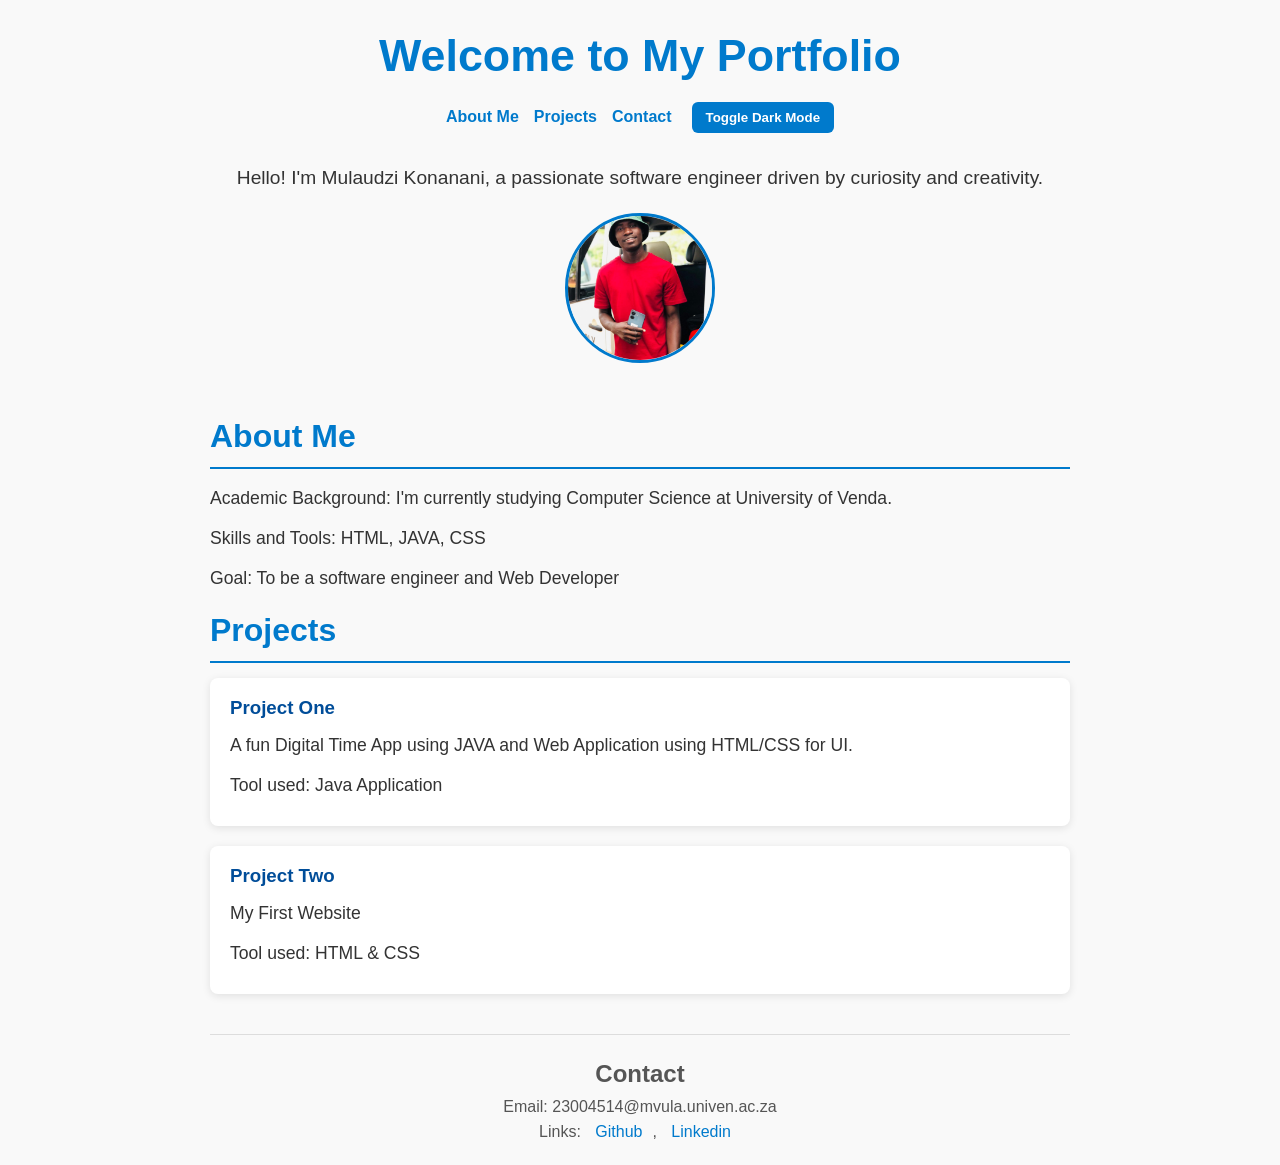
==== Portfolio/MY PORTFOLIO.html @ 63819632 "Add files via upload" ====
<!DOCTYPE html>
<html lang="en">
    <head>
        <meta charset="UTF-8" />
        <meta name="viewport" content="width=device-width, initial-scale=1.0" />
        <title>My Portfolio</title>
        <link rel="stylesheet" href="style.css" type="text/css" />
		<style>
		
		/* Reset some default styles */
* {
    margin: 0;
    padding: 0;
    box-sizing: border-box;
}

/* Body and overall font */
body {
    font-family: 'Segoe UI', Tahoma, Geneva, Verdana, sans-serif;
    line-height: 1.6;
    background-color: #f9f9f9;
    color: #333;
    padding: 20px;
    max-width: 900px;
    margin: 0 auto;
}

/* Header */
header {
    text-align: center;
    margin-bottom: 40px;
}

header h1 {
    font-size: 2.8rem;
    color: #007acc;
    margin-bottom: 10px;
}

header p {
    font-size: 1.2rem;
    margin-bottom: 20px;
    font-weight: 500;
}

/* Profile photo */
.profile-photo {
    width: 150px;
    height: 150px;
    border-radius: 50%;
    object-fit: cover;
    border: 3px solid #007acc;
}

/* Section titles */
section h2 {
    font-size: 2rem;
    color: #007acc;
    margin-bottom: 15px;
    border-bottom: 2px solid #007acc;
    padding-bottom: 5px;
}

/* About Me and Projects paragraphs */
section p {
    font-size: 1.1rem;
    margin-bottom: 12px;
}

/* Projects styling */
article {
    background-color: #fff;
    border-radius: 8px;
    padding: 15px 20px;
    margin-bottom: 20px;
    box-shadow: 0 2px 8px rgba(0,0,0,0.1);
}

article h3 {
    color: #004d99;
    margin-bottom: 8px;
}

/* Footer */
footer {
    text-align: center;
    margin-top: 40px;
    padding-top: 20px;
    border-top: 1px solid #ddd;
    font-size: 1rem;
    color: #555;
}

footer a {
    color: #007acc;
    text-decoration: none;
    margin: 0 10px;
    transition: color 0.3s ease;
}

footer a:hover {
    color: #004d99;
}

/* Responsive */
@media (max-width: 600px) {
    body {
        padding: 10px;
    }
    
    header h1 {
        font-size: 2rem;
    }
    
    section h2 {
        font-size: 1.5rem;
    }
}
	/* Navigation styles */
nav {
  display: flex;
  justify-content: center;
  align-items: center;
  gap: 20px;
  margin-bottom: 30px;
}

nav ul {
  list-style: none;
  display: flex;
  gap: 15px;
  padding: 0;
}

nav a {
  text-decoration: none;
  color: #007acc;
  font-weight: 600;
  transition: color 0.3s ease;
}

nav a:hover {
  color: #004d99;
}

/* Dark mode styles */
body.dark-mode {
  background-color: #121212;
  color: #eee;
}

body.dark-mode header h1,
body.dark-mode section h2,
body.dark-mode article h3,
body.dark-mode nav a,
body.dark-mode footer {
  color: #bb86fc;
}

body.dark-mode .profile-photo {
  border-color: #bb86fc;
}

body.dark-mode article {
  background-color: #1e1e1e;
  box-shadow: 0 2px 8px rgba(187, 134, 252, 0.4);
}

/* Dark mode button */
#dark-mode-toggle {
  background-color: #007acc;
  border: none;
  color: white;
  padding: 8px 14px;
  border-radius: 6px;
  cursor: pointer;
  font-weight: 600;
  transition: background-color 0.3s ease;
}

#dark-mode-toggle:hover {
  background-color: #004d99;
}

/* Smooth scroll behavior */
html {
  scroll-behavior: smooth;
}
/* Contact form styles */
form#contact-form {
    margin-top: 25px;
    max-width: 500px;
    margin-left: auto;
    margin-right: auto;
    display: flex;
    flex-direction: column;
    gap: 15px;
}

form#contact-form label {
    font-weight: 600;
}

form#contact-form input,
form#contact-form textarea {
    padding: 10px;
    font-size: 1rem;
    border-radius: 6px;
    border: 1px solid #ccc;
    resize: vertical;
    transition: border-color 0.3s ease;
}

form#contact-form input:focus,
form#contact-form textarea:focus {
    outline: none;
    border-color: #007acc;
    box-shadow: 0 0 5px #007acc;
}

form#contact-form button {
    background-color: #007acc;
    color: white;
    border: none;
    padding: 12px;
    font-size: 1.1rem;
    border-radius: 8px;
    cursor: pointer;
    font-weight: 600;
    transition: background-color 0.3s ease;
}

form#contact-form button:hover {
    background-color: #004d99;
}

/* Dark mode overrides for form */
body.dark-mode form#contact-form input,
body.dark-mode form#contact-form textarea {
    background-color: #2a2a2a;
    border: 1px solid #555;
    color: #eee;
}

body.dark-mode form#contact-form input:focus,
body.dark-mode form#contact-form textarea:focus {
    border-color: #bb86fc;
    box-shadow: 0 0 5px #bb86fc;
}

body.dark-mode form#contact-form button {
    background-color: #bb86fc;
    color: #121212;
}

body.dark-mode form#contact-form button:hover {
    background-color: #9a6ef0;
}

		
		</style>
    </head>
    <body>

        <header>
            <h1>Welcome to My Portfolio</h1>
			
			<nav>
  <ul>
    <li><a href="#about-me">About Me</a></li>
    <li><a href="#projects">Projects</a></li>
    <li><a href="#contact">Contact</a></li>
  </ul>
  <button id="dark-mode-toggle">Toggle Dark Mode</button>
</nav>

			
            <p>Hello! I'm Mulaudzi Konanani, a passionate software engineer driven by curiosity and creativity.</p>
            <img src="Kowny.jpg" alt="MyPhoto" class="profile-photo" />
        </header>

        <section id="about-me">
            <h2>About Me</h2>
            <p>Academic Background: I'm currently studying Computer Science at University of Venda.</p>
            <p>Skills and Tools: HTML, JAVA, CSS</p>
            <p>Goal: To be a software engineer and Web Developer</p>
        </section>

        <section id="projects">
            <h2>Projects</h2>
            <article>
                <h3>Project One</h3>
                <p>A fun Digital Time App using JAVA and Web Application using HTML/CSS for UI.</p>
                <p>Tool used: Java Application</p>
            </article>
            <article>
                <h3>Project Two</h3>
                <p>My First Website</p>
                <p>Tool used: HTML & CSS</p>
            </article>
        </section>


			
			<footer id="contact">
    <h2>Contact</h2>
    <p>Email: 23004514@mvula.univen.ac.za</p>
    <p>Links: 
        <a href="https://github.com/23004514" target="_blank" aria-label="GitHub profile">Github</a>, 
        <a href="https://linkedin.com/in/yourusername" target="_blank" aria-label="LinkedIn profile">Linkedin</a>
    </p>

   
</footer>
		
			<script>
  const toggleButton = document.getElementById('dark-mode-toggle');

  toggleButton.addEventListener('click', () => {
    document.body.classList.toggle('dark-mode');
  });
</script>
    </body>
</html>
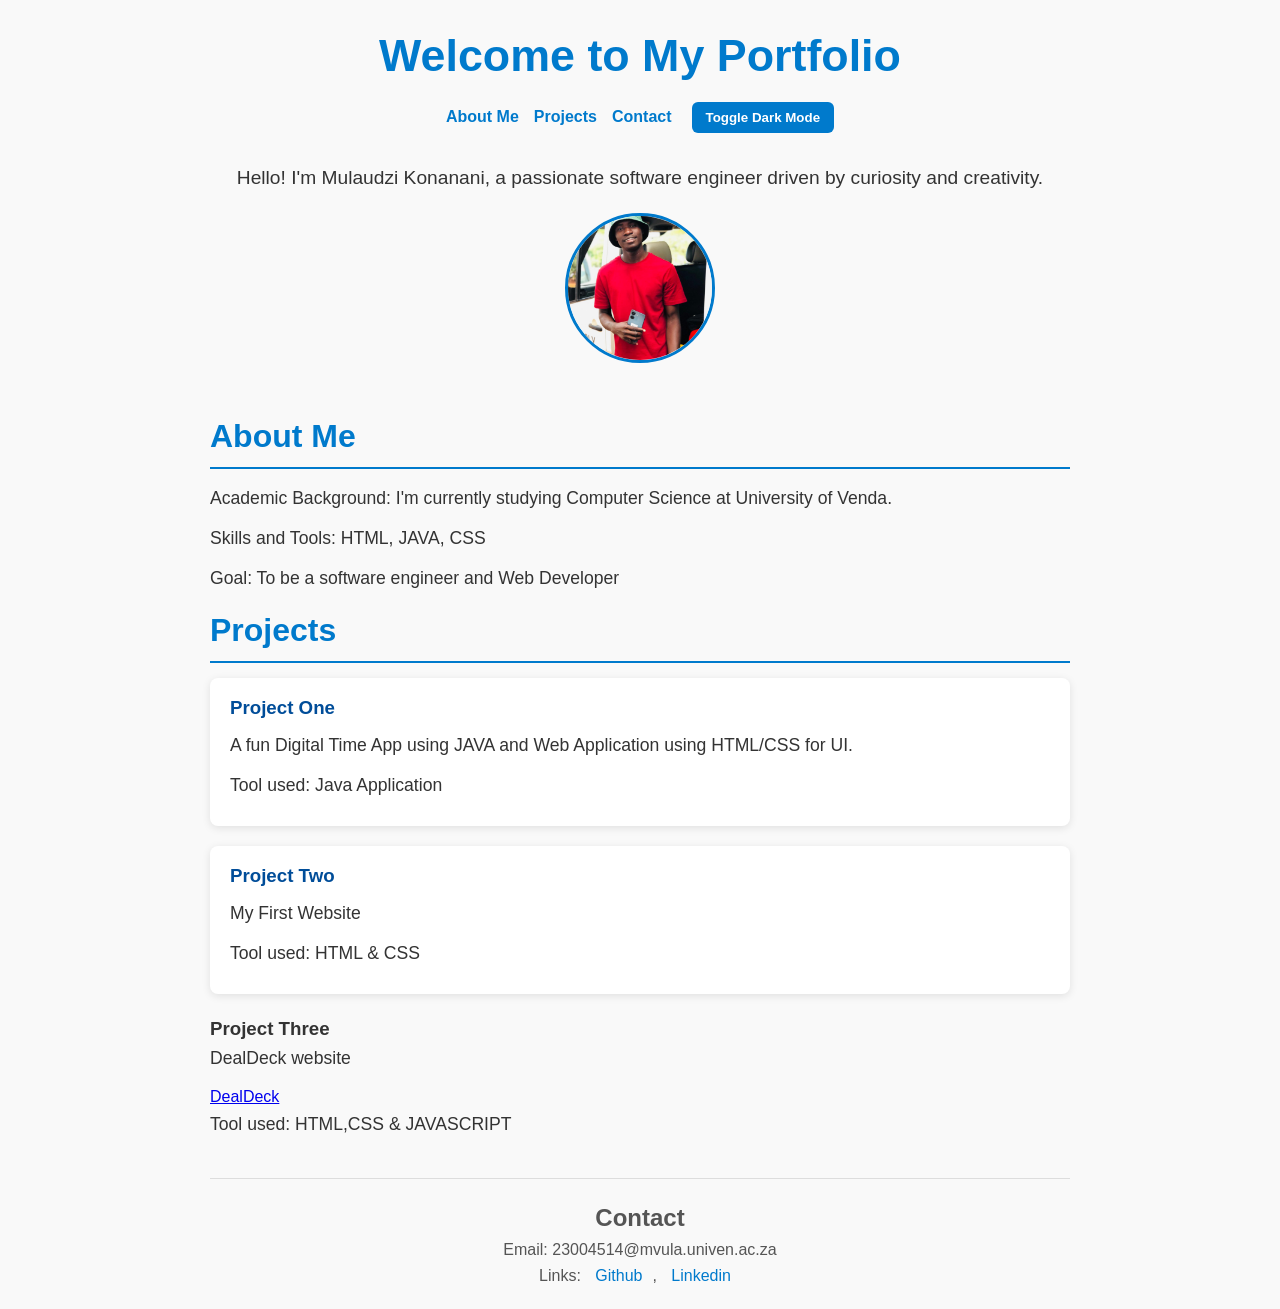
==== commit 1f30435c: "Add 'Project Three' to portfolio Added a new project section with details about 'Project Three' and " ====
--- a/Portfolio/MY PORTFOLIO.html
+++ b/Portfolio/MY PORTFOLIO.html
@@ -298,7 +298,12 @@
                 <p>My First Website</p>
                 <p>Tool used: HTML & CSS</p>
             </article>
-        </section>
+		<h3>Project Three</h3>
+		<p>DealDeck website</p>
+		<a href="https://23004514.github.io/DEALDECK/">DealDeck</a>
+		<p>Tool used: HTML,CSS & JAVASCRIPT</p>
+		</article>
+		</section>
 
 
 			
@@ -322,3 +327,4 @@
 </script>
     </body>
 </html>
+
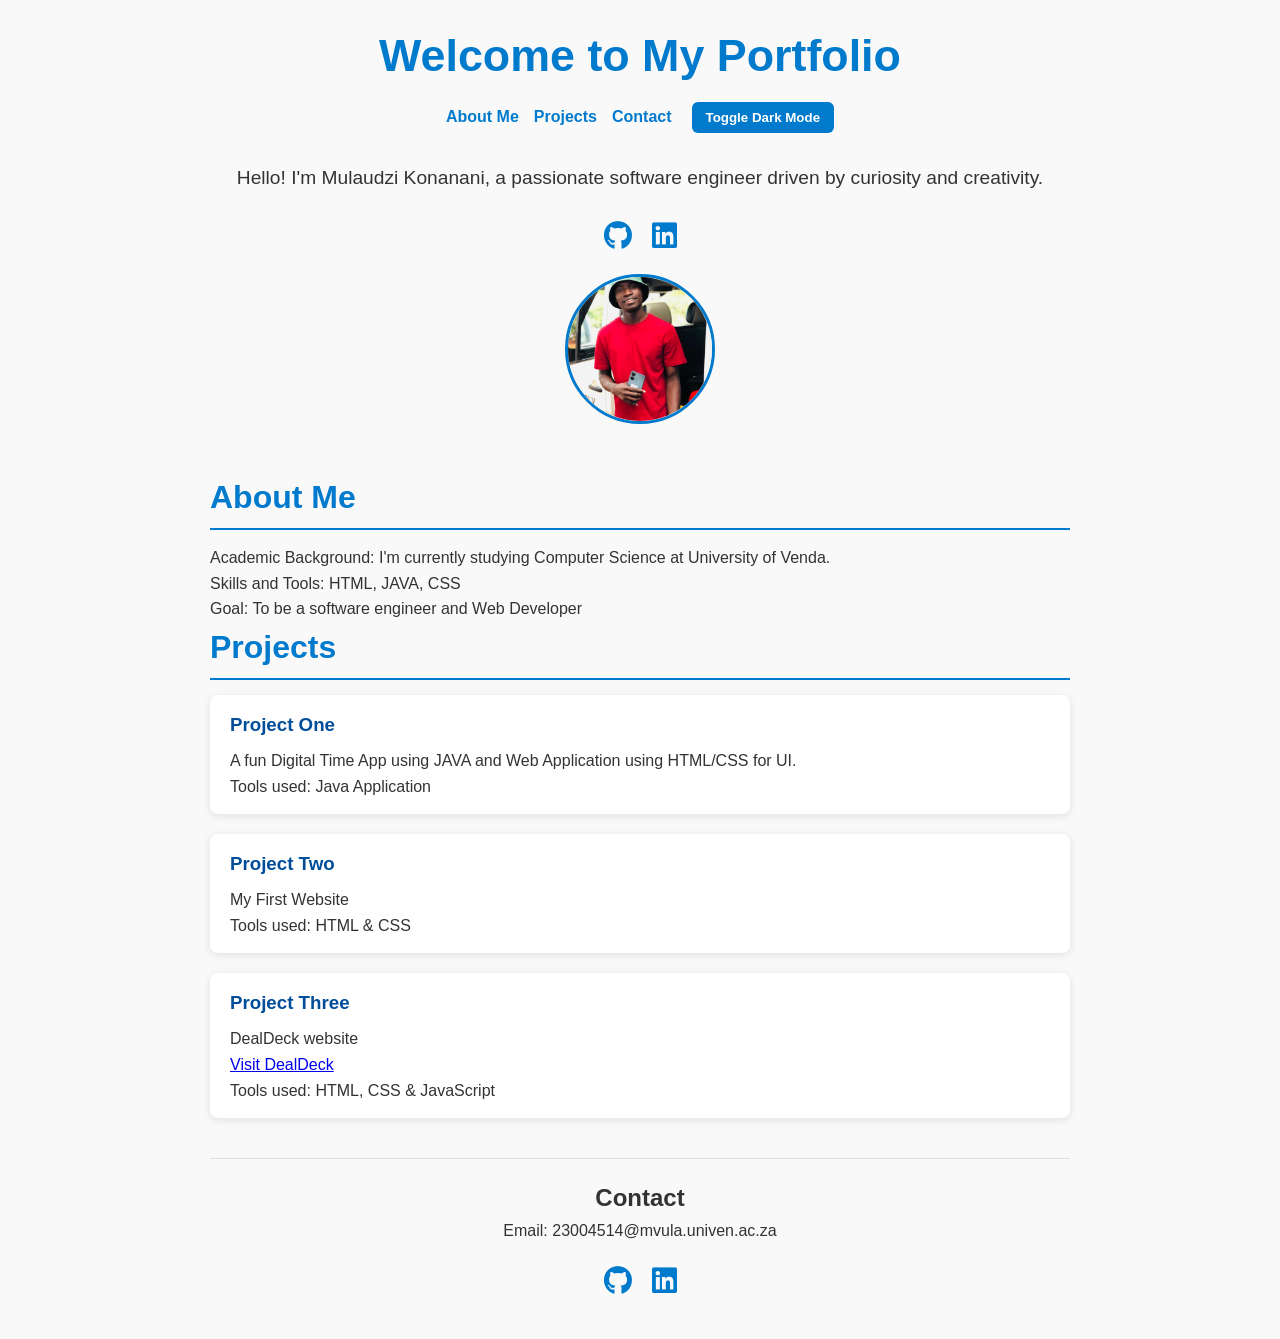
==== commit 04982eca: "Enhance portfolio layout and add social links Updated the portfolio HTML file to include social medi" ====
--- a/Portfolio/MY PORTFOLIO.html
+++ b/Portfolio/MY PORTFOLIO.html
@@ -1,330 +1,265 @@
 <!DOCTYPE html>
 <html lang="en">
-    <head>
-        <meta charset="UTF-8" />
-        <meta name="viewport" content="width=device-width, initial-scale=1.0" />
-        <title>My Portfolio</title>
-        <link rel="stylesheet" href="style.css" type="text/css" />
-		<style>
-		
-		/* Reset some default styles */
-* {
-    margin: 0;
-    padding: 0;
-    box-sizing: border-box;
-}
-
-/* Body and overall font */
-body {
-    font-family: 'Segoe UI', Tahoma, Geneva, Verdana, sans-serif;
-    line-height: 1.6;
-    background-color: #f9f9f9;
-    color: #333;
-    padding: 20px;
-    max-width: 900px;
-    margin: 0 auto;
-}
-
-/* Header */
-header {
-    text-align: center;
-    margin-bottom: 40px;
-}
-
-header h1 {
-    font-size: 2.8rem;
-    color: #007acc;
-    margin-bottom: 10px;
-}
-
-header p {
-    font-size: 1.2rem;
-    margin-bottom: 20px;
-    font-weight: 500;
-}
-
-/* Profile photo */
-.profile-photo {
-    width: 150px;
-    height: 150px;
-    border-radius: 50%;
-    object-fit: cover;
-    border: 3px solid #007acc;
-}
-
-/* Section titles */
-section h2 {
-    font-size: 2rem;
-    color: #007acc;
-    margin-bottom: 15px;
-    border-bottom: 2px solid #007acc;
-    padding-bottom: 5px;
-}
-
-/* About Me and Projects paragraphs */
-section p {
-    font-size: 1.1rem;
-    margin-bottom: 12px;
-}
-
-/* Projects styling */
-article {
-    background-color: #fff;
-    border-radius: 8px;
-    padding: 15px 20px;
-    margin-bottom: 20px;
-    box-shadow: 0 2px 8px rgba(0,0,0,0.1);
-}
-
-article h3 {
-    color: #004d99;
-    margin-bottom: 8px;
-}
-
-/* Footer */
-footer {
-    text-align: center;
-    margin-top: 40px;
-    padding-top: 20px;
-    border-top: 1px solid #ddd;
-    font-size: 1rem;
-    color: #555;
-}
-
-footer a {
-    color: #007acc;
-    text-decoration: none;
-    margin: 0 10px;
-    transition: color 0.3s ease;
-}
-
-footer a:hover {
-    color: #004d99;
-}
-
-/* Responsive */
-@media (max-width: 600px) {
-    body {
-        padding: 10px;
-    }
-    
-    header h1 {
-        font-size: 2rem;
-    }
-    
-    section h2 {
-        font-size: 1.5rem;
-    }
-}
-	/* Navigation styles */
-nav {
-  display: flex;
-  justify-content: center;
-  align-items: center;
-  gap: 20px;
-  margin-bottom: 30px;
-}
-
-nav ul {
-  list-style: none;
-  display: flex;
-  gap: 15px;
-  padding: 0;
-}
-
-nav a {
-  text-decoration: none;
-  color: #007acc;
-  font-weight: 600;
-  transition: color 0.3s ease;
-}
-
-nav a:hover {
-  color: #004d99;
-}
-
-/* Dark mode styles */
-body.dark-mode {
-  background-color: #121212;
-  color: #eee;
-}
-
-body.dark-mode header h1,
-body.dark-mode section h2,
-body.dark-mode article h3,
-body.dark-mode nav a,
-body.dark-mode footer {
-  color: #bb86fc;
-}
-
-body.dark-mode .profile-photo {
-  border-color: #bb86fc;
-}
-
-body.dark-mode article {
-  background-color: #1e1e1e;
-  box-shadow: 0 2px 8px rgba(187, 134, 252, 0.4);
-}
-
-/* Dark mode button */
-#dark-mode-toggle {
-  background-color: #007acc;
-  border: none;
-  color: white;
-  padding: 8px 14px;
-  border-radius: 6px;
-  cursor: pointer;
-  font-weight: 600;
-  transition: background-color 0.3s ease;
-}
-
-#dark-mode-toggle:hover {
-  background-color: #004d99;
-}
-
-/* Smooth scroll behavior */
-html {
-  scroll-behavior: smooth;
-}
-/* Contact form styles */
-form#contact-form {
-    margin-top: 25px;
-    max-width: 500px;
-    margin-left: auto;
-    margin-right: auto;
-    display: flex;
-    flex-direction: column;
-    gap: 15px;
-}
-
-form#contact-form label {
-    font-weight: 600;
-}
-
-form#contact-form input,
-form#contact-form textarea {
-    padding: 10px;
-    font-size: 1rem;
-    border-radius: 6px;
-    border: 1px solid #ccc;
-    resize: vertical;
-    transition: border-color 0.3s ease;
-}
-
-form#contact-form input:focus,
-form#contact-form textarea:focus {
-    outline: none;
-    border-color: #007acc;
-    box-shadow: 0 0 5px #007acc;
-}
-
-form#contact-form button {
-    background-color: #007acc;
-    color: white;
-    border: none;
-    padding: 12px;
-    font-size: 1.1rem;
-    border-radius: 8px;
-    cursor: pointer;
-    font-weight: 600;
-    transition: background-color 0.3s ease;
-}
-
-form#contact-form button:hover {
-    background-color: #004d99;
-}
-
-/* Dark mode overrides for form */
-body.dark-mode form#contact-form input,
-body.dark-mode form#contact-form textarea {
-    background-color: #2a2a2a;
-    border: 1px solid #555;
-    color: #eee;
-}
-
-body.dark-mode form#contact-form input:focus,
-body.dark-mode form#contact-form textarea:focus {
-    border-color: #bb86fc;
-    box-shadow: 0 0 5px #bb86fc;
-}
-
-body.dark-mode form#contact-form button {
-    background-color: #bb86fc;
-    color: #121212;
-}
-
-body.dark-mode form#contact-form button:hover {
-    background-color: #9a6ef0;
-}
-
-		
-		</style>
-    </head>
-    <body>
-
-        <header>
-            <h1>Welcome to My Portfolio</h1>
-			
-			<nav>
-  <ul>
-    <li><a href="#about-me">About Me</a></li>
-    <li><a href="#projects">Projects</a></li>
-    <li><a href="#contact">Contact</a></li>
-  </ul>
-  <button id="dark-mode-toggle">Toggle Dark Mode</button>
-</nav>
-
-			
-            <p>Hello! I'm Mulaudzi Konanani, a passionate software engineer driven by curiosity and creativity.</p>
-            <img src="Kowny.jpg" alt="MyPhoto" class="profile-photo" />
-        </header>
-
-        <section id="about-me">
-            <h2>About Me</h2>
-            <p>Academic Background: I'm currently studying Computer Science at University of Venda.</p>
-            <p>Skills and Tools: HTML, JAVA, CSS</p>
-            <p>Goal: To be a software engineer and Web Developer</p>
-        </section>
-
-        <section id="projects">
-            <h2>Projects</h2>
-            <article>
-                <h3>Project One</h3>
-                <p>A fun Digital Time App using JAVA and Web Application using HTML/CSS for UI.</p>
-                <p>Tool used: Java Application</p>
-            </article>
-            <article>
-                <h3>Project Two</h3>
-                <p>My First Website</p>
-                <p>Tool used: HTML & CSS</p>
-            </article>
-		<h3>Project Three</h3>
-		<p>DealDeck website</p>
-		<a href="https://23004514.github.io/DEALDECK/">DealDeck</a>
-		<p>Tool used: HTML,CSS & JAVASCRIPT</p>
-		</article>
-		</section>
-
-
-			
-			<footer id="contact">
-    <h2>Contact</h2>
-    <p>Email: 23004514@mvula.univen.ac.za</p>
-    <p>Links: 
-        <a href="https://github.com/23004514" target="_blank" aria-label="GitHub profile">Github</a>, 
-        <a href="https://linkedin.com/in/yourusername" target="_blank" aria-label="LinkedIn profile">Linkedin</a>
-    </p>
-
-   
-</footer>
-		
-			<script>
-  const toggleButton = document.getElementById('dark-mode-toggle');
-
-  toggleButton.addEventListener('click', () => {
-    document.body.classList.toggle('dark-mode');
-  });
-</script>
-    </body>
+<head>
+    <meta charset="UTF-8" />
+    <meta name="viewport" content="width=device-width, initial-scale=1.0" />
+    <title>My Portfolio</title>
+    <link rel="stylesheet" href="https://cdnjs.cloudflare.com/ajax/libs/font-awesome/6.5.0/css/all.min.css">
+
+    <style>
+        /* Reset */
+        * {
+            margin: 0;
+            padding: 0;
+            box-sizing: border-box;
+        }
+
+        body {
+            font-family: 'Segoe UI', Tahoma, Geneva, Verdana, sans-serif;
+            line-height: 1.6;
+            background-color: #f9f9f9;
+            color: #333;
+            padding: 20px;
+            max-width: 900px;
+            margin: 0 auto;
+        }
+
+        header {
+            text-align: center;
+            margin-bottom: 40px;
+        }
+
+        header h1 {
+            font-size: 2.8rem;
+            color: #007acc;
+            margin-bottom: 10px;
+        }
+
+        header p {
+            font-size: 1.2rem;
+            margin-bottom: 20px;
+            font-weight: 500;
+        }
+
+        .profile-photo {
+            width: 150px;
+            height: 150px;
+            border-radius: 50%;
+            object-fit: cover;
+            border: 3px solid #007acc;
+        }
+
+        section h2 {
+            font-size: 2rem;
+            color: #007acc;
+            margin-bottom: 15px;
+            border-bottom: 2px solid #007acc;
+            padding-bottom: 5px;
+        }
+
+        article {
+            background-color: #fff;
+            border-radius: 8px;
+            padding: 15px 20px;
+            margin-bottom: 20px;
+            box-shadow: 0 2px 8px rgba(0,0,0,0.1);
+        }
+
+        article h3 {
+            color: #004d99;
+            margin-bottom: 8px;
+        }
+
+        /* Nav */
+        nav {
+            display: flex;
+            justify-content: center;
+            align-items: center;
+            gap: 20px;
+            margin-bottom: 30px;
+        }
+
+        nav ul {
+            list-style: none;
+            display: flex;
+            gap: 15px;
+        }
+
+        nav a {
+            text-decoration: none;
+            color: #007acc;
+            font-weight: 600;
+        }
+
+        nav a:hover {
+            color: #004d99;
+        }
+
+				/* Social Icons */
+		.social-header, .social-footer {
+		    margin: 15px 0;
+		    display: flex;
+		    justify-content: center;
+		    gap: 20px;
+		}
+		
+		.social-header a, 
+		.social-footer a {
+		    font-size: 1.8rem;
+		    color: #007acc;
+		    transition: 0.3s ease;
+		}
+		
+		.social-header a:hover,
+		.social-footer a:hover {
+		    color: #004d99;
+		    transform: scale(1.2);
+		}
+		
+		/* Dark mode for icons */
+		body.dark-mode .social-header a,
+		body.dark-mode .social-footer a {
+		    color: #bb86fc;
+		}
+		
+		body.dark-mode .social-header a:hover,
+		body.dark-mode .social-footer a:hover {
+		    color: #9a6ef0;
+		}
+
+        /* Dark Mode */
+        body.dark-mode {
+            background-color: #121212;
+            color: #eee;
+        }
+
+        body.dark-mode header h1,
+        body.dark-mode section h2,
+        body.dark-mode article h3,
+        body.dark-mode nav a,
+        body.dark-mode footer {
+            color: #bb86fc;
+        }
+
+        body.dark-mode article {
+            background-color: #1e1e1e;
+            box-shadow: 0 2px 8px rgba(187, 134, 252, 0.4);
+        }
+
+        #dark-mode-toggle {
+            background-color: #007acc;
+            border: none;
+            color: white;
+            padding: 8px 14px;
+            border-radius: 6px;
+            cursor: pointer;
+            font-weight: 600;
+        }
+
+        #dark-mode-toggle:hover {
+            background-color: #004d99;
+        }
+
+        html {
+            scroll-behavior: smooth;
+        }
+
+        footer {
+            text-align: center;
+            margin-top: 40px;
+            padding-top: 20px;
+            border-top: 1px solid #ddd;
+        }
+
+        footer a {
+            color: #007acc;
+            text-decoration: none;
+        }
+
+        footer a:hover {
+            color: #004d99;
+        }
+    </style>
+</head>
+
+<body>
+
+    <header>
+        <h1>Welcome to My Portfolio</h1>
+
+        <nav>
+            <ul>
+                <li><a href="#about-me">About Me</a></li>
+                <li><a href="#projects">Projects</a></li>
+                <li><a href="#contact">Contact</a></li>
+            </ul>
+
+            <button id="dark-mode-toggle">Toggle Dark Mode</button>
+        </nav>
+
+		<p>Hello! I'm Mulaudzi Konanani, a passionate software engineer driven by curiosity and creativity.</p>
+		
+		<div class="social-header">
+		    <a href="https://github.com/23004514" target="_blank"><i class="fab fa-github"></i></a>
+		    <a href="https://www.linkedin.com/in/mulaudzi-konanani-b9b3ab383" target="_blank"><i class="fab fa-linkedin"></i></a>
+		</div>
+		
+		<img src="Kowny.jpg" alt="MyPhoto" class="profile-photo" />
+
+    </header>
+
+    <!-- ABOUT -->
+    <section id="about-me">
+        <h2>About Me</h2>
+        <p>Academic Background: I'm currently studying Computer Science at University of Venda.</p>
+        <p>Skills and Tools: HTML, JAVA, CSS</p>
+        <p>Goal: To be a software engineer and Web Developer</p>
+    </section>
+
+    <!-- PROJECTS -->
+    <section id="projects">
+        <h2>Projects</h2>
+
+        <article>
+            <h3>Project One</h3>
+            <p>A fun Digital Time App using JAVA and Web Application using HTML/CSS for UI.</p>
+            <p>Tools used: Java Application</p>
+        </article>
+
+        <article>
+            <h3>Project Two</h3>
+            <p>My First Website</p>
+            <p>Tools used: HTML & CSS</p>
+        </article>
+
+        <article>
+            <h3>Project Three</h3>
+            <p>DealDeck website</p>
+            <a href="https://23004514.github.io/DEALDECK/" class="project-link" target="_blank">Visit DealDeck</a>
+            <p>Tools used: HTML, CSS & JavaScript</p>
+        </article>
+    </section>
+
+    <!-- CONTACT -->
+	<footer id="contact">
+	    <h2>Contact</h2>
+	
+	    <p>Email: 23004514@mvula.univen.ac.za</p>
+	
+	    <div class="social-footer">
+	        <a href="https://github.com/23004514" target="_blank"><i class="fab fa-github"></i></a>
+	        <a href="https://www.linkedin.com/in/mulaudzi-konanani-b9b3ab383" target="_blank"><i class="fab fa-linkedin"></i></a>
+	    </div>
+	</footer>
+
+    <script>
+        document.getElementById('dark-mode-toggle').onclick = () =>
+            document.body.classList.toggle('dark-mode');
+    </script>
+
+</body>
 </html>
 
+
+
+
